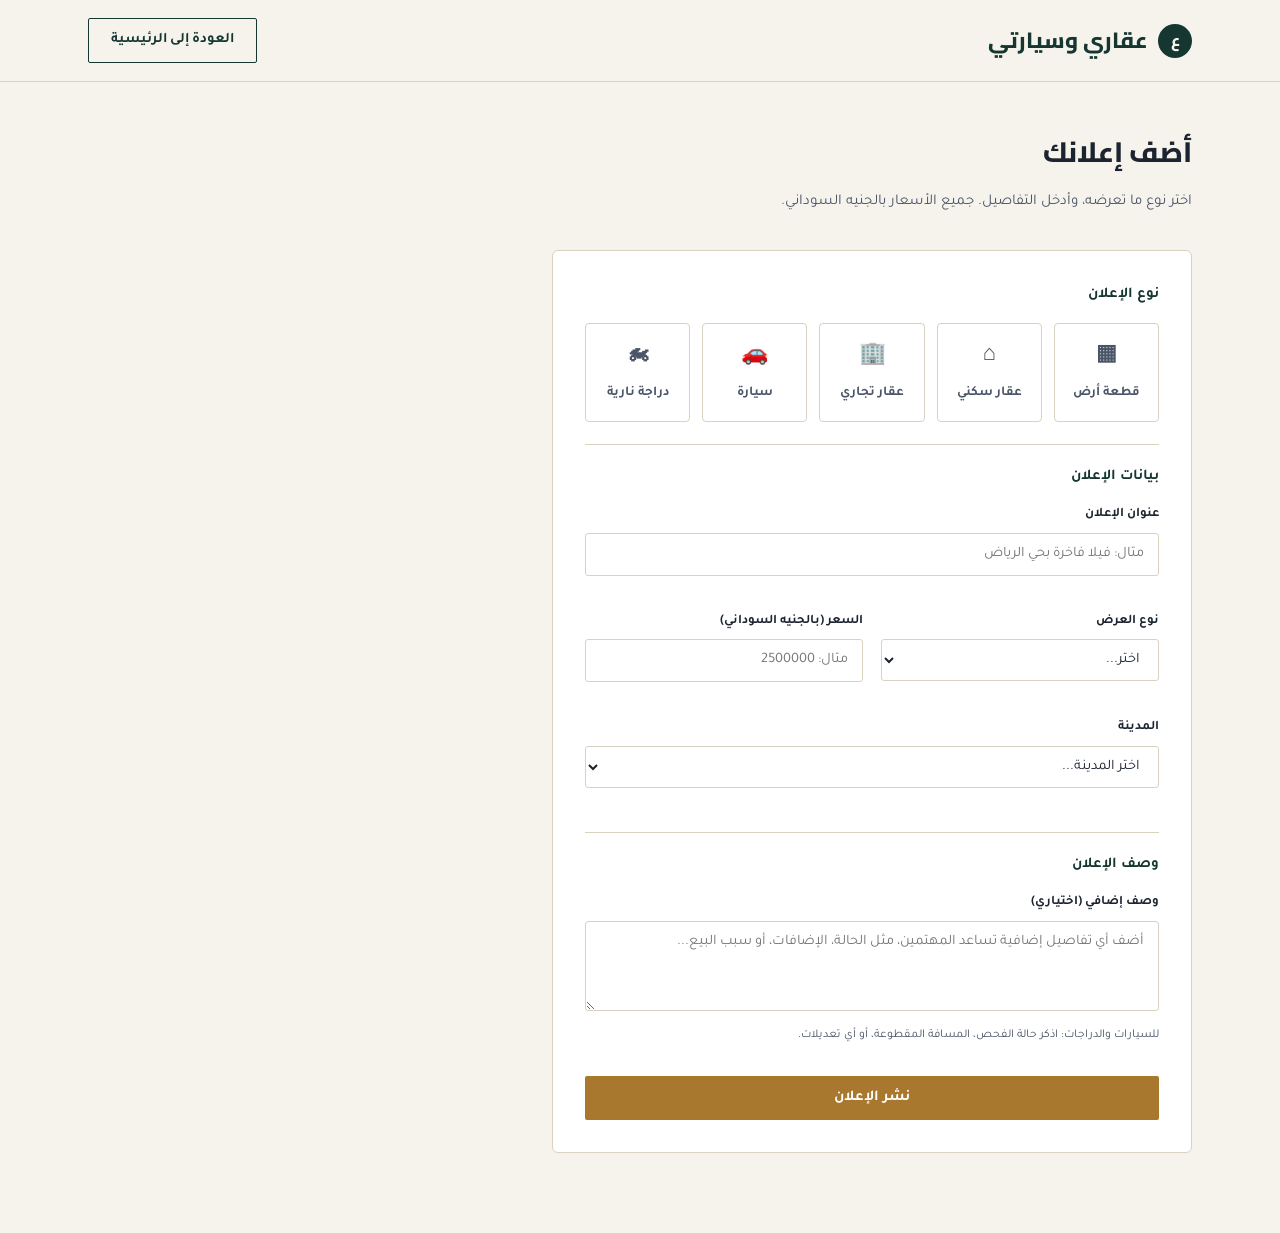
==== version 0.1/add-listing.html @ 5a868a1a "Add files via upload" ====
<!DOCTYPE html>
<html lang="ar" dir="rtl">
<head>
<meta charset="UTF-8">
<meta name="viewport" content="width=device-width, initial-scale=1.0">
<title>أضف إعلانك | عقاري وسيارتي</title>
<link rel="preconnect" href="https://fonts.googleapis.com">
<link rel="preconnect" href="https://fonts.gstatic.com" crossorigin>
<link href="https://fonts.googleapis.com/css2?family=Tajawal:wght@400;500;700;900&family=Cairo:wght@400;600;800&display=swap" rel="stylesheet">
<link rel="stylesheet" href="styles.css">
</head>
<body class="listing-page">

<header class="listing-header">
  <div class="wrap">
    <div class="brand"><span class="brand-mark">ع</span> عقاري وسيارتي</div>
    <a class="btn btn-ghost" href="index.html">العودة إلى الرئيسية</a>
  </div>
</header>

<main class="listing-main">
  <div class="wrap">
    <div class="listing-intro">
      <h1>أضف إعلانك</h1>
      <p>اختر نوع ما تعرضه، وأدخل التفاصيل. جميع الأسعار بالجنيه السوداني.</p>
    </div>

    <div class="listing-form-card">
      <div class="form-status" id="formStatus"></div>

      <form id="listingForm" novalidate>

        <div class="form-section-title">نوع الإعلان</div>
        <div class="category-picker" id="categoryPicker">
          <div class="category-option" data-category="land"><span class="cat-emoji">▦</span>قطعة أرض</div>
          <div class="category-option" data-category="residential"><span class="cat-emoji">⌂</span>عقار سكني</div>
          <div class="category-option" data-category="commercial"><span class="cat-emoji">🏢</span>عقار تجاري</div>
          <div class="category-option" data-category="car"><span class="cat-emoji">🚗</span>سيارة</div>
          <div class="category-option" data-category="motorcycle"><span class="cat-emoji">🏍</span>دراجة نارية</div>
        </div>
        <div class="form-field" id="categoryField" style="margin-top:-14px; margin-bottom:26px;">
          <span class="error-msg">الرجاء اختيار نوع الإعلان</span>
        </div>

        <div class="form-section-title">بيانات الإعلان</div>
        <div class="form-grid-2">
          <div class="form-field" id="titleField" style="grid-column:1 / -1;">
            <label for="title">عنوان الإعلان</label>
            <input type="text" id="title" placeholder="مثال: فيلا فاخرة بحي الرياض">
            <span class="error-msg">الرجاء إدخال عنوان للإعلان</span>
          </div>
          <div class="form-field" id="offerTypeField">
            <label for="offerType">نوع العرض</label>
            <select id="offerType">
              <option value="">اختر...</option>
              <option value="sale">للبيع</option>
              <option value="rent">للإيجار</option>
            </select>
            <span class="error-msg">الرجاء اختيار نوع العرض</span>
          </div>
          <div class="form-field" id="priceField">
            <label for="price">السعر (بالجنيه السوداني)</label>
            <input type="number" id="price" placeholder="مثال: 2500000" min="0">
            <span class="error-msg">الرجاء إدخال سعر صحيح</span>
          </div>
          <div class="form-field" id="cityField" style="grid-column:1 / -1;">
            <label for="city">المدينة</label>
            <select id="city">
              <option value="">اختر المدينة...</option>
              <option>الخرطوم</option>
              <option>أم درمان</option>
              <option>بحري</option>
              <option>مدني</option>
              <option>بورتسودان</option>
              <option>كسلا</option>
            </select>
            <span class="error-msg">الرجاء اختيار المدينة</span>
          </div>
        </div>

        <!-- Land -->
        <div class="field-group" id="group-land">
          <div class="form-section-title">تفاصيل الأرض</div>
          <div class="form-grid-2">
            <div class="form-field" id="landAreaField">
              <label for="landArea">المساحة (م²)</label>
              <input type="number" id="landArea" min="0" placeholder="مثال: 500">
              <span class="error-msg">الرجاء إدخال المساحة</span>
            </div>
            <div class="form-field" id="landTypeField">
              <label for="landType">نوع الأرض</label>
              <select id="landType">
                <option value="">اختر...</option>
                <option>سكنية</option>
                <option>تجارية</option>
                <option>زراعية</option>
              </select>
              <span class="error-msg">الرجاء اختيار نوع الأرض</span>
            </div>
          </div>
        </div>

        <!-- Residential -->
        <div class="field-group" id="group-residential">
          <div class="form-section-title">تفاصيل العقار السكني</div>
          <div class="form-grid-2">
            <div class="form-field" id="resAreaField">
              <label for="resArea">المساحة (م²)</label>
              <input type="number" id="resArea" min="0" placeholder="مثال: 300">
              <span class="error-msg">الرجاء إدخال المساحة</span>
            </div>
            <div class="form-field" id="resRoomsField">
              <label for="resRooms">عدد الغرف</label>
              <input type="number" id="resRooms" min="0" placeholder="مثال: 4">
              <span class="error-msg">الرجاء إدخال عدد الغرف</span>
            </div>
            <div class="form-field" id="resBathsField">
              <label for="resBaths">عدد الحمامات</label>
              <input type="number" id="resBaths" min="0" placeholder="مثال: 2">
              <span class="error-msg">الرجاء إدخال عدد الحمامات</span>
            </div>
          </div>
        </div>

        <!-- Commercial -->
        <div class="field-group" id="group-commercial">
          <div class="form-section-title">تفاصيل العقار التجاري</div>
          <div class="form-grid-2">
            <div class="form-field" id="comAreaField">
              <label for="comArea">المساحة (م²)</label>
              <input type="number" id="comArea" min="0" placeholder="مثال: 150">
              <span class="error-msg">الرجاء إدخال المساحة</span>
            </div>
            <div class="form-field" id="comTypeField">
              <label for="comType">نوع الاستخدام</label>
              <select id="comType">
                <option value="">اختر...</option>
                <option>محل تجاري</option>
                <option>مكتب</option>
                <option>مستودع</option>
                <option>مجمع تجاري</option>
              </select>
              <span class="error-msg">الرجاء اختيار نوع الاستخدام</span>
            </div>
          </div>
        </div>

        <!-- Car -->
        <div class="field-group" id="group-car">
          <div class="form-section-title">تفاصيل السيارة</div>
          <div class="form-grid-2">
            <div class="form-field" id="carBrandField">
              <label for="carBrand">شركة التصنيع</label>
              <select id="carBrand"><option value="">اختر الشركة...</option></select>
              <span class="error-msg">الرجاء اختيار شركة التصنيع</span>
            </div>
            <div class="form-field" id="carModelField">
              <label for="carModel">الموديل</label>
              <select id="carModel"><option value="">اختر الشركة أولاً</option></select>
              <span class="error-msg">الرجاء اختيار الموديل</span>
            </div>
            <div class="form-field" id="carYearField" style="grid-column:1 / -1;">
              <label for="carYear">سنة الصنع</label>
              <select id="carYear"><option value="">اختر السنة...</option></select>
              <span class="error-msg">الرجاء اختيار سنة الصنع</span>
            </div>
          </div>
        </div>

        <!-- Motorcycle -->
        <div class="field-group" id="group-motorcycle">
          <div class="form-section-title">تفاصيل الدراجة النارية</div>
          <div class="form-grid-2">
            <div class="form-field" id="motoBrandField">
              <label for="motoBrand">شركة التصنيع</label>
              <select id="motoBrand"><option value="">اختر الشركة...</option></select>
              <span class="error-msg">الرجاء اختيار شركة التصنيع</span>
            </div>
            <div class="form-field" id="motoModelField">
              <label for="motoModel">الموديل</label>
              <select id="motoModel"><option value="">اختر الشركة أولاً</option></select>
              <span class="error-msg">الرجاء اختيار الموديل</span>
            </div>
            <div class="form-field" id="motoYearField" style="grid-column:1 / -1;">
              <label for="motoYear">سنة الصنع</label>
              <select id="motoYear"><option value="">اختر السنة...</option></select>
              <span class="error-msg">الرجاء اختيار سنة الصنع</span>
            </div>
          </div>
        </div>

        <div class="form-section-title">وصف الإعلان</div>
        <div class="form-field" id="descField">
          <label for="description">وصف إضافي (اختياري)</label>
          <textarea id="description" placeholder="أضف أي تفاصيل إضافية تساعد المهتمين، مثل الحالة، الإضافات، أو سبب البيع..."></textarea>
          <span class="hint">للسيارات والدراجات: اذكر حالة الفحص، المسافة المقطوعة، أو أي تعديلات.</span>
        </div>

        <button type="submit" class="submit-btn" id="submitBtn" style="margin-top:10px;">نشر الإعلان</button>
      </form>
    </div>
  </div>
</main>

<script src="script.js"></script>

</body>
</html>
---- version 0.1/styles.css ----
:root{
    --ink:#1c2430;
    --ink-soft:#4a5568;
    --sand:#f6f3ec;
    --sand-deep:#eae4d6;
    --brass:#a9782f;
    --brass-deep:#8a5f22;
    --teal:#1f4d47;
    --teal-deep:#163731;
    --white:#ffffff;
    --line:#d9d2c0;
    --radius-card: 4px;
  }
  *{box-sizing:border-box;}
  html{scroll-behavior:smooth;}
  body{
    margin:0;
    font-family:'Tajawal', 'Cairo', sans-serif;
    background:var(--sand);
    color:var(--ink);
    line-height:1.6;
  }
  img{max-width:100%;display:block;}
  a{color:inherit;text-decoration:none;}
  ul{margin:0;padding:0;list-style:none;}
  h1,h2,h3{font-family:'Cairo', 'Tajawal', sans-serif; margin:0;}
  .wrap{max-width:1160px;margin:0 auto;padding:0 28px;}

  /* ===== Header ===== */
  header{
    position:sticky; top:0; z-index:50;
    background:var(--sand);
    border-bottom:1px solid var(--line);
  }
  .nav-row{
    display:flex; align-items:center; justify-content:space-between;
    padding:18px 0;
  }
  .brand{
    display:flex; align-items:center; gap:10px;
    font-family:'Cairo',sans-serif; font-weight:800; font-size:22px;
    color:var(--teal-deep);
  }
  .brand-mark{
    width:34px;height:34px;border-radius:50%;
    background:var(--teal-deep);
    display:flex;align-items:center;justify-content:center;
    color:var(--sand); font-size:16px; font-weight:800;
  }
  nav.links{display:flex; gap:34px;}
  nav.links a{
    font-size:15px; font-weight:500; color:var(--ink-soft);
    padding-bottom:4px; border-bottom:2px solid transparent;
    transition:border-color .2s, color .2s;
  }
  nav.links a:hover, nav.links a:focus-visible{color:var(--ink); border-color:var(--brass);}
  .auth-actions{display:flex; align-items:center; gap:14px;}
  .btn{
    display:inline-block; padding:10px 22px; font-size:14.5px; font-weight:700;
    border-radius:2px; cursor:pointer; border:1.5px solid transparent;
    font-family:inherit;
  }
  .btn-ghost{
    background:transparent; color:var(--teal-deep); border-color:var(--teal-deep);
  }
  .btn-ghost:hover{background:var(--teal-deep); color:var(--sand);}
  .btn-solid{
    background:var(--brass); color:var(--white);
  }
  .btn-solid:hover{background:var(--brass-deep);}

  /* ===== Hero ===== */
  .hero{
    background:var(--teal-deep);
    color:var(--sand);
    padding:78px 0 96px;
    position:relative;
    overflow:hidden;
  }
  .hero::after{
    content:"";
    position:absolute; inset:0;
    background:
      linear-gradient(180deg, rgba(22,55,49,0) 40%, var(--teal-deep) 100%),
      repeating-linear-gradient(115deg, rgba(169,120,47,.10) 0 2px, transparent 2px 64px);
    pointer-events:none;
  }
  .hero-inner{position:relative; z-index:1;}
  .hero-eyebrow{
    color:var(--brass); font-weight:700; font-size:14.5px; margin-bottom:18px;
  }
  .hero h1{
    font-size:44px; font-weight:800; max-width:760px; line-height:1.35;
    margin-bottom:20px;
  }
  .hero p{
    max-width:560px; color:#cfd9d6; font-size:17px; margin-bottom:36px;
  }

  .search-panel{
    background:var(--sand);
    border-radius:6px;
    padding:22px;
    display:grid;
    grid-template-columns:1fr 1fr 1fr auto;
    gap:14px;
    box-shadow:0 20px 45px rgba(0,0,0,.25);
  }
  .search-tabs{
    display:flex; gap:6px; margin-bottom:16px; grid-column:1 / -1;
  }
  .search-tab{
    padding:9px 20px; border-radius:20px; font-size:14px; font-weight:700;
    background:var(--sand-deep); color:var(--ink-soft); cursor:pointer;
    border:1px solid transparent;
  }
  .search-tab.active{background:var(--teal-deep); color:var(--sand);}
  .field{display:flex; flex-direction:column; gap:6px; text-align:right;}
  .field label{font-size:12.5px; color:var(--ink-soft); font-weight:600;}
  .field select, .field input{
    padding:11px 12px; border:1px solid var(--line); border-radius:3px;
    font-family:inherit; font-size:14.5px; background:var(--white); color:var(--ink);
  }
  .search-panel .btn-solid{
    align-self:end; padding:12px 30px; white-space:nowrap;
  }

  /* ===== Section shell ===== */
  section{padding:64px 0;}
  .section-head{
    display:flex; align-items:flex-end; justify-content:space-between;
    margin-bottom:34px; gap:20px; flex-wrap:wrap;
  }
  .section-head h2{font-size:28px; font-weight:800;}
  .section-head p{color:var(--ink-soft); font-size:15px; margin-top:6px;}
  .see-all{font-size:14.5px; font-weight:700; color:var(--brass-deep); border-bottom:1.5px solid var(--brass-deep); padding-bottom:2px;}

  /* ===== Category strip ===== */
  .category-strip{
    display:grid; grid-template-columns:repeat(5,1fr); gap:16px;
  }
  .cat-card{
    background:var(--white); border:1px solid var(--line); border-radius:var(--radius-card);
    padding:22px; display:flex; align-items:center; gap:14px;
  }
  .cat-icon{
    width:46px;height:46px;border-radius:50%;
    background:var(--sand-deep); display:flex; align-items:center; justify-content:center;
    font-size:20px; color:var(--teal-deep); flex-shrink:0;
  }
  .cat-card h3{font-size:16px; font-weight:700; margin-bottom:3px;}
  .cat-card span{font-size:13px; color:var(--ink-soft);}

  /* ===== Listing grid ===== */
  .grid{
    display:grid; grid-template-columns:repeat(3,1fr); gap:24px;
  }
  .card{
    background:var(--white); border:1px solid var(--line); border-radius:var(--radius-card);
    overflow:hidden;
  }
  .card-media{
    height:190px; background-size:cover; background-position:center;
    position:relative;
  }
  .badge{
    position:absolute; top:12px; right:12px;
    background:var(--teal-deep); color:var(--sand);
    font-size:12px; font-weight:700; padding:5px 12px; border-radius:20px;
  }
  .badge.sale{background:var(--brass);}
  .card-body{padding:18px;}
  .card-price{font-size:19px; font-weight:800; color:var(--teal-deep); margin-bottom:6px;}
  .card-title{font-size:15.5px; font-weight:700; margin-bottom:6px;}
  .card-loc{font-size:13.5px; color:var(--ink-soft); margin-bottom:14px;}
  .card-specs{
    display:flex; gap:14px; padding-top:14px; border-top:1px solid var(--line);
    font-size:13px; color:var(--ink-soft);
  }
  .card-specs b{color:var(--ink); font-weight:700;}

  /* real estate media placeholders */
  .m1{background-image:linear-gradient(135deg,#2c4a45,#1c2430);}
  .m2{background-image:linear-gradient(135deg,#8a5f22,#a9782f);}
  .m3{background-image:linear-gradient(135deg,#3a5a54,#a9782f);}
  .m4{background-image:linear-gradient(135deg,#1c2430,#4a5568);}
  .m5{background-image:linear-gradient(135deg,#163731,#8a5f22);}
  .m6{background-image:linear-gradient(135deg,#4a5568,#1c2430);}

  /* ===== Split promo ===== */
  .promo{
    background:var(--sand-deep);
  }
  .promo-inner{
    display:grid; grid-template-columns:1fr 1fr; gap:50px; align-items:center;
  }
  .promo-media{
    height:300px; border-radius:6px;
    background-image:linear-gradient(135deg,#a9782f,#163731);
  }
  .promo-text h2{font-size:28px; margin-bottom:16px;}
  .promo-text p{color:var(--ink-soft); margin-bottom:26px; max-width:440px;}
  .promo-list{display:flex; flex-direction:column; gap:12px; margin-bottom:28px;}
  .promo-list li{display:flex; gap:10px; align-items:flex-start; font-size:14.5px;}
  .promo-list li::before{content:"—"; color:var(--brass); font-weight:800;}

  /* ===== Footer ===== */
  footer{background:var(--teal-deep); color:#c8d3d0; padding:52px 0 26px;}
  .foot-grid{
    display:grid; grid-template-columns:2fr 1fr 1fr 1fr; gap:40px; margin-bottom:40px;
  }
  .foot-brand{font-family:'Cairo',sans-serif; font-weight:800; font-size:20px; color:var(--sand); margin-bottom:12px;}
  .foot-grid h4{color:var(--sand); font-size:14.5px; margin-bottom:16px;}
  .foot-grid ul li{margin-bottom:10px; font-size:14px; color:#a9b8b4;}
  .foot-bottom{
    border-top:1px solid rgba(255,255,255,.12); padding-top:20px;
    font-size:13px; color:#8fa19d; text-align:center;
  }

  /* ===== Modal (login) ===== */
  .modal-overlay{
    position:fixed; inset:0; background:rgba(28,36,48,.55);
    display:none; align-items:center; justify-content:center; z-index:100;
  }
  .modal-overlay.open{display:flex;}
  .modal{
    background:var(--white); border-radius:6px; padding:36px; width:380px; max-width:90vw;
    position:relative;
  }
  .modal h3{font-size:21px; font-weight:800; margin-bottom:6px;}
  .modal p.sub{color:var(--ink-soft); font-size:14px; margin-bottom:24px;}
  .modal .form-field{margin-bottom:16px;}
  .modal .btn-solid, .modal .submit-btn{width:100%; padding:12px; margin-top:6px;}
  .modal-close{
    position:absolute; top:16px; left:16px; background:none; border:none;
    font-size:20px; color:var(--ink-soft); cursor:pointer;
  }
  .modal-step{display:none;}
  .modal-step.active{display:block;}
  .otp-display{
    background:var(--sand-deep); border:1px dashed var(--brass);
    border-radius:4px; padding:14px; text-align:center;
    font-size:24px; font-weight:800; letter-spacing:6px; color:var(--teal-deep);
    margin-bottom:14px;
  }
  .otp-note{font-size:12.5px; color:var(--ink-soft); margin-bottom:20px; text-align:center; line-height:1.6;}

  @media (max-width:880px){
    nav.links{display:none;}
    .hero h1{font-size:32px;}
    .search-panel{grid-template-columns:1fr 1fr;}
    .category-strip{grid-template-columns:repeat(2,1fr);}
    .grid{grid-template-columns:1fr;}
    .promo-inner{grid-template-columns:1fr;}
    .foot-grid{grid-template-columns:1fr 1fr;}
  }

/* ===== Auth pages (login / signup) ===== */
.auth-page{
  min-height:100vh;
  display:grid;
  grid-template-columns:1fr 1fr;
}
.auth-visual{
  background:var(--teal-deep);
  background-image:
    linear-gradient(180deg, rgba(22,55,49,.4), rgba(22,55,49,.9)),
    repeating-linear-gradient(115deg, rgba(169,120,47,.12) 0 2px, transparent 2px 64px);
  color:var(--sand);
  display:flex;
  flex-direction:column;
  justify-content:space-between;
  padding:44px;
}
.auth-visual .brand{color:var(--sand); font-size:22px; font-weight:800; font-family:'Cairo',sans-serif; display:flex; align-items:center; gap:10px;}
.auth-visual .brand-mark{
  width:34px;height:34px;border-radius:50%;
  background:var(--brass); color:var(--teal-deep);
  display:flex;align-items:center;justify-content:center;
  font-size:16px; font-weight:800;
}
.auth-visual .quote{max-width:400px;}
.auth-visual .quote h2{font-size:26px; line-height:1.5; margin-bottom:14px;}
.auth-visual .quote p{color:#cfd9d6; font-size:14.5px;}
.auth-visual .foot-note{font-size:13px; color:#8fa19d;}

.auth-form-side{
  display:flex; align-items:center; justify-content:center;
  padding:44px; overflow-y:auto;
}
.auth-box{width:100%; max-width:380px;}
.auth-box .back-link{
  font-size:13.5px; color:var(--ink-soft); margin-bottom:28px; display:inline-block;
}
.auth-box h1{font-size:26px; font-weight:800; margin-bottom:8px;}
.auth-box p.sub{color:var(--ink-soft); font-size:14.5px; margin-bottom:32px;}

.form-field{margin-bottom:18px; text-align:right;}
.form-field label{
  display:block; font-size:13px; font-weight:700; color:var(--ink); margin-bottom:7px;
}
.form-field input,
.form-field select,
.form-field textarea{
  width:100%; padding:12px 14px; border:1px solid var(--line); border-radius:3px;
  font-family:inherit; font-size:14.5px; background:var(--white); color:var(--ink);
  transition:border-color .15s;
}
.form-field textarea{resize:vertical; min-height:90px;}
.form-field input:focus,
.form-field select:focus,
.form-field textarea:focus{outline:none; border-color:var(--brass);}
.form-field .error-msg{
  display:none; color:#b3423a; font-size:12.5px; margin-top:6px;
}
.form-field.invalid input,
.form-field.invalid select,
.form-field.invalid textarea{border-color:#b3423a;}
.form-field.invalid .error-msg{display:block;}
.form-field .hint{font-size:12px; color:var(--ink-soft); margin-top:6px;}

.field-row{
  display:flex; align-items:center; justify-content:space-between;
  margin-bottom:24px; font-size:13.5px;
}
.remember{display:flex; align-items:center; gap:7px; color:var(--ink-soft);}
.remember input{width:15px; height:15px;}
.forgot-link{color:var(--brass-deep); font-weight:700;}
.forgot-link:hover{text-decoration:underline;}

.terms-row{
  display:flex; align-items:flex-start; gap:8px; margin-bottom:22px; font-size:13px; color:var(--ink-soft);
}
.terms-row input{width:15px; height:15px; margin-top:2px; flex-shrink:0;}
.terms-row a{color:var(--brass-deep); font-weight:700;}

.submit-btn{
  width:100%; padding:13px; background:var(--brass); color:var(--white);
  border:none; border-radius:2px; font-family:inherit; font-size:15px; font-weight:700;
  cursor:pointer; transition:background .15s;
}
.submit-btn:hover{background:var(--brass-deep);}
.submit-btn:disabled{background:var(--line); cursor:not-allowed;}

.divider{
  display:flex; align-items:center; gap:12px; margin:26px 0; color:var(--ink-soft); font-size:13px;
}
.divider::before, .divider::after{content:""; flex:1; height:1px; background:var(--line);}

.signup-note{text-align:center; font-size:14px; color:var(--ink-soft);}
.signup-note a{color:var(--brass-deep); font-weight:700;}

.form-status{
  display:none; padding:11px 14px; border-radius:3px; font-size:13.5px; margin-bottom:18px;
}
.form-status.show{display:block;}
.form-status.success{background:#e4efe9; color:var(--teal-deep);}
.form-status.error{background:#f6e4e2; color:#b3423a;}

@media (max-width:800px){
  .auth-page{grid-template-columns:1fr;}
  .auth-visual{display:none;}
}

/* ===== Add-listing page ===== */
.listing-page{background:var(--sand); min-height:100vh;}
.listing-header{
  background:var(--sand); border-bottom:1px solid var(--line); padding:18px 0;
}
.listing-header .wrap{display:flex; align-items:center; justify-content:space-between;}
.listing-main{padding:48px 0 80px;}
.listing-intro{max-width:600px; margin-bottom:36px;}
.listing-intro h1{font-size:28px; font-weight:800; margin-bottom:10px;}
.listing-intro p{color:var(--ink-soft); font-size:15px;}

.category-picker{
  display:grid; grid-template-columns:repeat(5,1fr); gap:12px; margin-bottom:36px;
}
.category-option{
  background:var(--white); border:1.5px solid var(--line); border-radius:4px;
  padding:16px 10px; text-align:center; cursor:pointer; font-size:13.5px; font-weight:700;
  color:var(--ink-soft); transition:border-color .15s, color .15s;
}
.category-option .cat-emoji{font-size:22px; display:block; margin-bottom:8px;}
.category-option.active{border-color:var(--brass); color:var(--teal-deep); background:var(--sand-deep);}

.listing-form-card{
  background:var(--white); border:1px solid var(--line); border-radius:6px; padding:32px; max-width:640px;
}
.form-grid-2{display:grid; grid-template-columns:1fr 1fr; gap:18px;}
.field-group{display:none;}
.field-group.active{display:block;}
.form-section-title{font-size:15px; font-weight:700; color:var(--teal-deep); margin:26px 0 16px; padding-top:20px; border-top:1px solid var(--line);}
.form-section-title:first-of-type{margin-top:0; padding-top:0; border-top:none;}

@media (max-width:800px){
  .category-picker{grid-template-columns:repeat(3,1fr);}
  .form-grid-2{grid-template-columns:1fr;}
}
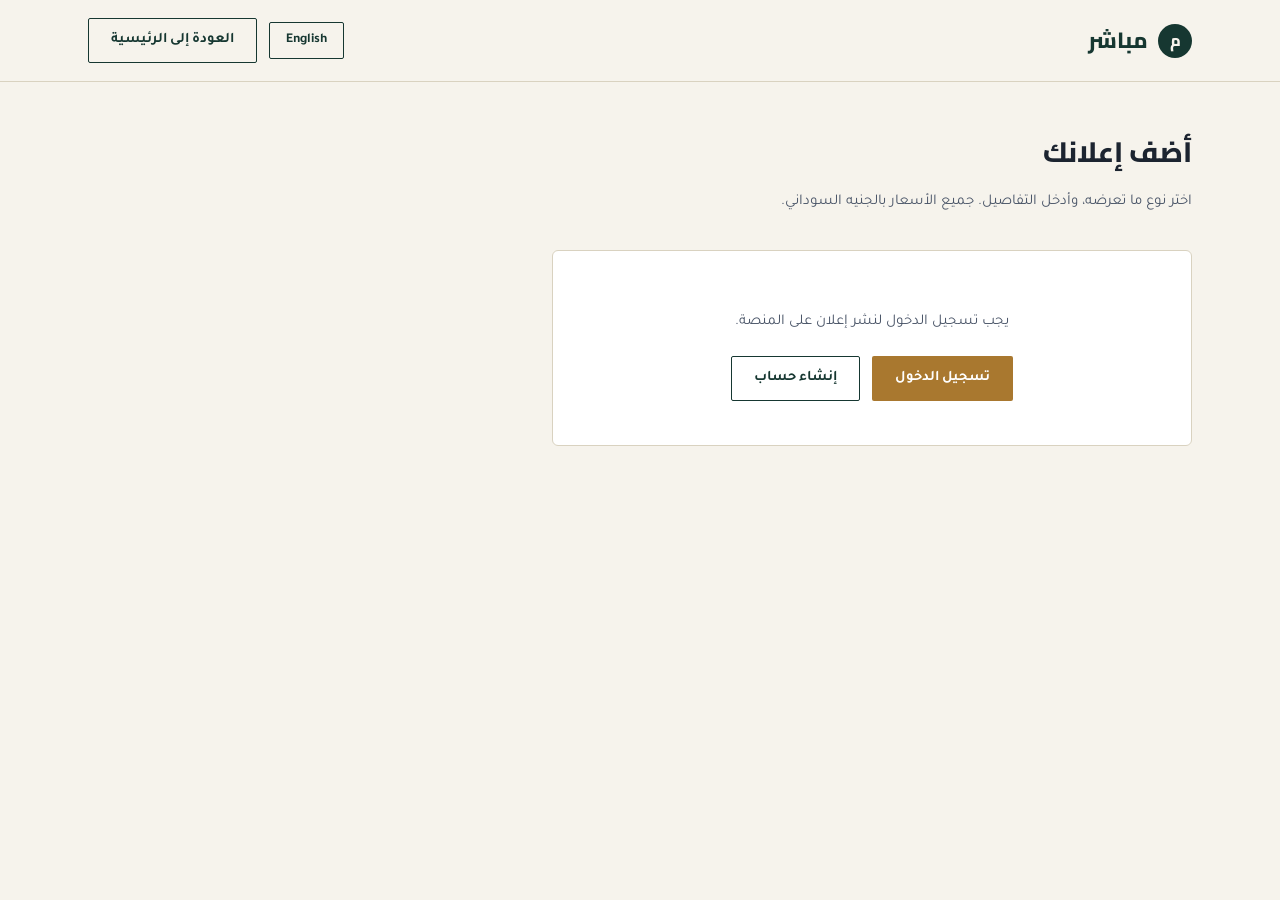
==== commit 14a80dac: "Add files via upload" ====
--- a/version 0.1/add-listing.html
+++ b/version 0.1/add-listing.html
@@ -3,7 +3,7 @@
 <head>
 <meta charset="UTF-8">
 <meta name="viewport" content="width=device-width, initial-scale=1.0">
-<title>أضف إعلانك | عقاري وسيارتي</title>
+<title data-i18n-title="meta.listing.title">أضف إعلانك | مباشر</title>
 <link rel="preconnect" href="https://fonts.googleapis.com">
 <link rel="preconnect" href="https://fonts.gstatic.com" crossorigin>
 <link href="https://fonts.googleapis.com/css2?family=Tajawal:wght@400;500;700;900&family=Cairo:wght@400;600;800&display=swap" rel="stylesheet">
@@ -13,190 +13,261 @@
 
 <header class="listing-header">
   <div class="wrap">
-    <div class="brand"><span class="brand-mark">ع</span> عقاري وسيارتي</div>
-    <a class="btn btn-ghost" href="index.html">العودة إلى الرئيسية</a>
+    <div class="brand"><span class="brand-mark">م</span> <span data-i18n="brand.name">مباشر</span></div>
+    <div style="display:flex; align-items:center; gap:12px;">
+      <button type="button" class="btn btn-ghost lang-toggle" id="langToggle">English</button>
+      <a class="btn btn-ghost" href="index.html" data-i18n="auth.backHomeShort">العودة إلى الرئيسية</a>
+    </div>
   </div>
 </header>
 
 <main class="listing-main">
   <div class="wrap">
     <div class="listing-intro">
-      <h1>أضف إعلانك</h1>
-      <p>اختر نوع ما تعرضه، وأدخل التفاصيل. جميع الأسعار بالجنيه السوداني.</p>
-    </div>
-
-    <div class="listing-form-card">
+      <h1 data-i18n="listingPage.heading">أضف إعلانك</h1>
+      <p data-i18n="listingPage.sub">اختر نوع ما تعرضه، وأدخل التفاصيل. جميع الأسعار بالجنيه السوداني.</p>
+    </div>
+
+    <!-- يظهر فقط للزائر غير المسجّل دخوله -->
+    <div class="listing-form-card auth-required-notice" id="authRequiredNotice" style="display:none;">
+      <p data-i18n="listingPage.authRequired">يجب تسجيل الدخول لنشر إعلان على المنصة.</p>
+      <div class="auth-required-actions">
+        <a class="btn btn-solid" href="login.html" data-i18n="auth.login">تسجيل الدخول</a>
+        <a class="btn btn-ghost" href="signup.html" data-i18n="auth.signup">إنشاء حساب</a>
+      </div>
+    </div>
+
+    <div class="listing-form-card" id="listingFormCard">
       <div class="form-status" id="formStatus"></div>
 
       <form id="listingForm" novalidate>
 
-        <div class="form-section-title">نوع الإعلان</div>
+        <div class="form-section-title" data-i18n="listingPage.categoryTitle">نوع الإعلان</div>
         <div class="category-picker" id="categoryPicker">
-          <div class="category-option" data-category="land"><span class="cat-emoji">▦</span>قطعة أرض</div>
-          <div class="category-option" data-category="residential"><span class="cat-emoji">⌂</span>عقار سكني</div>
-          <div class="category-option" data-category="commercial"><span class="cat-emoji">🏢</span>عقار تجاري</div>
-          <div class="category-option" data-category="car"><span class="cat-emoji">🚗</span>سيارة</div>
-          <div class="category-option" data-category="motorcycle"><span class="cat-emoji">🏍</span>دراجة نارية</div>
+          <div class="category-option" data-category="land"><span class="cat-emoji">▦</span><span data-i18n="listingPage.cat.land">قطعة أرض</span></div>
+          <div class="category-option" data-category="residential"><span class="cat-emoji">⌂</span><span data-i18n="listingPage.cat.residential">عقار سكني</span></div>
+          <div class="category-option" data-category="commercial"><span class="cat-emoji">🏢</span><span data-i18n="listingPage.cat.commercial">عقار تجاري</span></div>
+          <div class="category-option" data-category="car"><span class="cat-emoji">🚗</span><span data-i18n="listingPage.cat.car">سيارة</span></div>
+          <div class="category-option" data-category="motorcycle"><span class="cat-emoji">🏍</span><span data-i18n="listingPage.cat.motorcycle">دراجة نارية</span></div>
         </div>
         <div class="form-field" id="categoryField" style="margin-top:-14px; margin-bottom:26px;">
-          <span class="error-msg">الرجاء اختيار نوع الإعلان</span>
+          <span class="error-msg" data-i18n="listingPage.categoryError">الرجاء اختيار نوع الإعلان</span>
         </div>
 
-        <div class="form-section-title">بيانات الإعلان</div>
-        <div class="form-grid-2">
-          <div class="form-field" id="titleField" style="grid-column:1 / -1;">
-            <label for="title">عنوان الإعلان</label>
-            <input type="text" id="title" placeholder="مثال: فيلا فاخرة بحي الرياض">
-            <span class="error-msg">الرجاء إدخال عنوان للإعلان</span>
-          </div>
-          <div class="form-field" id="offerTypeField">
-            <label for="offerType">نوع العرض</label>
-            <select id="offerType">
-              <option value="">اختر...</option>
-              <option value="sale">للبيع</option>
-              <option value="rent">للإيجار</option>
-            </select>
-            <span class="error-msg">الرجاء اختيار نوع العرض</span>
-          </div>
-          <div class="form-field" id="priceField">
-            <label for="price">السعر (بالجنيه السوداني)</label>
-            <input type="number" id="price" placeholder="مثال: 2500000" min="0">
-            <span class="error-msg">الرجاء إدخال سعر صحيح</span>
-          </div>
-          <div class="form-field" id="cityField" style="grid-column:1 / -1;">
-            <label for="city">المدينة</label>
-            <select id="city">
-              <option value="">اختر المدينة...</option>
-              <option>الخرطوم</option>
-              <option>أم درمان</option>
-              <option>بحري</option>
-              <option>مدني</option>
-              <option>بورتسودان</option>
-              <option>كسلا</option>
-            </select>
-            <span class="error-msg">الرجاء اختيار المدينة</span>
-          </div>
+        <!-- كل الحقول التالية تظهر فقط بعد اختيار نوع الإعلان -->
+        <div class="listing-details" id="detailsWrapper">
+
+          <div class="form-section-title" data-i18n="listingPage.detailsTitle">بيانات الإعلان</div>
+          <div class="form-grid-2">
+            <div class="form-field" id="offerTypeField">
+              <label for="offerType" data-i18n="search.offerType.label">نوع العرض</label>
+              <select id="offerType">
+                <option value="" data-i18n="field.choose">اختر...</option>
+                <option value="sale" data-i18n="offer.sale">للبيع</option>
+                <option value="rent" data-i18n="offer.rent">للإيجار</option>
+              </select>
+              <span class="error-msg" data-i18n="listingPage.offerTypeError">الرجاء اختيار نوع العرض</span>
+            </div>
+            <div class="form-field" id="priceField">
+              <label for="price" data-i18n="listingPage.priceLabel">السعر (بالجنيه السوداني)</label>
+              <input type="number" id="price" placeholder="2500000" min="0">
+              <span class="error-msg" data-i18n="listingPage.priceError">الرجاء إدخال سعر صحيح</span>
+            </div>
+            <div class="form-field" id="cityField" style="grid-column:1 / -1;">
+              <label for="city" data-i18n="search.city.label">المدينة</label>
+              <select id="city">
+                <option value="" data-i18n="listingPage.cityChoose">اختر المدينة...</option>
+                <option value="khartoum" data-i18n="city.khartoum">الخرطوم</option>
+                <option value="omdurman" data-i18n="city.omdurman">أم درمان</option>
+                <option value="bahri" data-i18n="city.bahri">بحري</option>
+                <option value="madani" data-i18n="city.madani">مدني</option>
+                <option value="portsudan" data-i18n="city.portsudan">بورتسودان</option>
+                <option value="kassala" data-i18n="city.kassala">كسلا</option>
+              </select>
+              <span class="error-msg" data-i18n="listingPage.cityError">الرجاء اختيار المدينة</span>
+            </div>
+          </div>
+
+          <!-- Land -->
+          <div class="field-group" id="group-land">
+            <div class="form-section-title" data-i18n="listingPage.landDetails">تفاصيل الأرض</div>
+            <div class="form-grid-2">
+              <div class="form-field" id="landAreaField">
+                <label for="landArea" data-i18n="listingPage.areaLabel">المساحة (م²)</label>
+                <input type="number" id="landArea" min="0" placeholder="500">
+                <span class="error-msg" data-i18n="listingPage.areaError">الرجاء إدخال المساحة</span>
+              </div>
+              <div class="form-field" id="landTypeField">
+                <label for="landType" data-i18n="listingPage.landTypeLabel">نوع الأرض</label>
+                <select id="landType">
+                  <option value="" data-i18n="field.choose">اختر...</option>
+                  <option value="residential" data-i18n="landType.residential">سكنية</option>
+                  <option value="commercial" data-i18n="landType.commercial">تجارية</option>
+                  <option value="agricultural" data-i18n="landType.agricultural">زراعية</option>
+                </select>
+                <span class="error-msg" data-i18n="listingPage.landTypeError">الرجاء اختيار نوع الأرض</span>
+              </div>
+              <div class="form-field" id="landAddressField" style="grid-column:1 / -1;">
+                <label for="landAddress" data-i18n="listingPage.addressLabel">العنوان</label>
+                <input type="text" id="landAddress" data-i18n-placeholder="listingPage.addressPlaceholder" placeholder="الحي، الشارع، أقرب علامة مميزة">
+                <span class="error-msg" data-i18n="listingPage.addressError">الرجاء إدخال العنوان</span>
+              </div>
+              <div class="form-field" id="landNumberField" style="grid-column:1 / -1;">
+                <label for="landNumber" data-i18n="listingPage.landNumberLabel">رقم قطعة الأرض</label>
+                <input type="text" id="landNumber" placeholder="مثال: 1234/56">
+                <span class="error-msg" id="landNumberErrorMsg" data-i18n="listingPage.landNumberError">الرجاء إدخال رقم قطعة الأرض</span>
+                <span class="hint" data-i18n="listingPage.internalOnlyHintProperty">لن يظهر هذا الرقم للعملاء، ويُستخدم داخليًا فقط لمنع تكرار نشر نفس العقار أو قطعة الأرض أكثر من مرة.</span>
+              </div>
+            </div>
+          </div>
+
+          <!-- Residential -->
+          <div class="field-group" id="group-residential">
+            <div class="form-section-title" data-i18n="listingPage.resDetails">تفاصيل العقار السكني</div>
+            <div class="form-grid-2">
+              <div class="form-field" id="resAreaField">
+                <label for="resArea" data-i18n="listingPage.areaLabel">المساحة (م²)</label>
+                <input type="number" id="resArea" min="0" placeholder="300">
+                <span class="error-msg" data-i18n="listingPage.areaError">الرجاء إدخال المساحة</span>
+              </div>
+              <div class="form-field" id="resRoomsField">
+                <label for="resRooms" data-i18n="listingPage.roomsLabel">عدد الغرف</label>
+                <input type="number" id="resRooms" min="0" placeholder="4">
+                <span class="error-msg" data-i18n="listingPage.roomsError">الرجاء إدخال عدد الغرف</span>
+              </div>
+              <div class="form-field" id="resBathsField">
+                <label for="resBaths" data-i18n="listingPage.bathsLabel">عدد الحمامات</label>
+                <input type="number" id="resBaths" min="0" placeholder="2">
+                <span class="error-msg" data-i18n="listingPage.bathsError">الرجاء إدخال عدد الحمامات</span>
+              </div>
+              <div class="form-field" id="resAddressField" style="grid-column:1 / -1;">
+                <label for="resAddress" data-i18n="listingPage.addressLabel">العنوان</label>
+                <input type="text" id="resAddress" data-i18n-placeholder="listingPage.addressPlaceholder" placeholder="الحي، الشارع، أقرب علامة مميزة">
+                <span class="error-msg" data-i18n="listingPage.addressError">الرجاء إدخال العنوان</span>
+              </div>
+              <div class="form-field" id="resNumberField" style="grid-column:1 / -1;">
+                <label for="resNumber" data-i18n="listingPage.propertyNumberLabel">رقم العقار</label>
+                <input type="text" id="resNumber" placeholder="مثال: 4521">
+                <span class="error-msg" id="resNumberErrorMsg" data-i18n="listingPage.propertyNumberError">الرجاء إدخال رقم العقار</span>
+                <span class="hint" data-i18n="listingPage.internalOnlyHintProperty">لن يظهر هذا الرقم للعملاء، ويُستخدم داخليًا فقط لمنع تكرار نشر نفس العقار أو قطعة الأرض أكثر من مرة.</span>
+              </div>
+            </div>
+          </div>
+
+          <!-- Commercial -->
+          <div class="field-group" id="group-commercial">
+            <div class="form-section-title" data-i18n="listingPage.comDetails">تفاصيل العقار التجاري</div>
+            <div class="form-grid-2">
+              <div class="form-field" id="comAreaField">
+                <label for="comArea" data-i18n="listingPage.areaLabel">المساحة (م²)</label>
+                <input type="number" id="comArea" min="0" placeholder="150">
+                <span class="error-msg" data-i18n="listingPage.areaError">الرجاء إدخال المساحة</span>
+              </div>
+              <div class="form-field" id="comTypeField">
+                <label for="comType" data-i18n="listingPage.comTypeLabel">نوع الاستخدام</label>
+                <select id="comType">
+                  <option value="" data-i18n="field.choose">اختر...</option>
+                  <option value="shop" data-i18n="comType.shop">محل تجاري</option>
+                  <option value="office" data-i18n="comType.office">مكتب</option>
+                  <option value="warehouse" data-i18n="comType.warehouse">مستودع</option>
+                  <option value="mall" data-i18n="comType.mall">مجمع تجاري</option>
+                </select>
+                <span class="error-msg" data-i18n="listingPage.comTypeError">الرجاء اختيار نوع الاستخدام</span>
+              </div>
+              <div class="form-field" id="comAddressField" style="grid-column:1 / -1;">
+                <label for="comAddress" data-i18n="listingPage.addressLabel">العنوان</label>
+                <input type="text" id="comAddress" data-i18n-placeholder="listingPage.addressPlaceholder" placeholder="الحي، الشارع، أقرب علامة مميزة">
+                <span class="error-msg" data-i18n="listingPage.addressError">الرجاء إدخال العنوان</span>
+              </div>
+              <div class="form-field" id="comNumberField" style="grid-column:1 / -1;">
+                <label for="comNumber" data-i18n="listingPage.propertyNumberLabel">رقم العقار</label>
+                <input type="text" id="comNumber" placeholder="مثال: 7788">
+                <span class="error-msg" id="comNumberErrorMsg" data-i18n="listingPage.propertyNumberError">الرجاء إدخال رقم العقار</span>
+                <span class="hint" data-i18n="listingPage.internalOnlyHintProperty">لن يظهر هذا الرقم للعملاء، ويُستخدم داخليًا فقط لمنع تكرار نشر نفس العقار أو قطعة الأرض أكثر من مرة.</span>
+              </div>
+            </div>
+          </div>
+
+          <!-- Car -->
+          <div class="field-group" id="group-car">
+            <div class="form-section-title" data-i18n="listingPage.carDetails">تفاصيل السيارة</div>
+            <div class="form-grid-2">
+              <div class="form-field" id="carBrandField">
+                <label for="carBrand" data-i18n="listingPage.brandLabel">شركة التصنيع</label>
+                <select id="carBrand"><option value="" data-i18n="listingPage.brandChoose">اختر الشركة...</option></select>
+                <span class="error-msg" data-i18n="listingPage.brandError">الرجاء اختيار شركة التصنيع</span>
+              </div>
+              <div class="form-field" id="carModelField">
+                <label for="carModel" data-i18n="listingPage.modelLabel">الموديل</label>
+                <select id="carModel"><option value="" data-i18n="listingPage.modelChooseBrandFirst">اختر الشركة أولاً</option></select>
+                <span class="error-msg" data-i18n="listingPage.modelError">الرجاء اختيار الموديل</span>
+              </div>
+              <div class="form-field" id="carYearField">
+                <label for="carYear" data-i18n="listingPage.yearLabel">سنة الصنع</label>
+                <select id="carYear"><option value="" data-i18n="listingPage.yearChoose">اختر السنة...</option></select>
+                <span class="error-msg" data-i18n="listingPage.yearError">الرجاء اختيار سنة الصنع</span>
+              </div>
+              <div class="form-field" id="carOdometerField">
+                <label for="carOdometer" data-i18n="listingPage.odometerLabel">عداد الكيلومترات (كم)</label>
+                <input type="number" id="carOdometer" min="0" placeholder="45000">
+                <span class="error-msg" data-i18n="listingPage.odometerError">الرجاء إدخال قراءة عداد الكيلومترات</span>
+              </div>
+              <div class="form-field" id="carRegistrationField" style="grid-column:1 / -1;">
+                <label for="carRegistration" data-i18n="listingPage.carRegistrationLabel">رقم استمارة السيارة</label>
+                <input type="text" id="carRegistration" placeholder="مثال: KRT-778241">
+                <span class="error-msg" id="carRegistrationErrorMsg" data-i18n="listingPage.carRegistrationError">الرجاء إدخال رقم استمارة السيارة</span>
+                <span class="hint" data-i18n="listingPage.internalOnlyHintCar">لن يظهر هذا الرقم للعملاء، ويُستخدم داخليًا فقط لمنع تكرار نشر نفس السيارة أكثر من مرة.</span>
+              </div>
+            </div>
+          </div>
+
+          <!-- Motorcycle -->
+          <div class="field-group" id="group-motorcycle">
+            <div class="form-section-title" data-i18n="listingPage.motoDetails">تفاصيل الدراجة النارية</div>
+            <div class="form-grid-2">
+              <div class="form-field" id="motoBrandField">
+                <label for="motoBrand" data-i18n="listingPage.brandLabel">شركة التصنيع</label>
+                <select id="motoBrand"><option value="" data-i18n="listingPage.brandChoose">اختر الشركة...</option></select>
+                <span class="error-msg" data-i18n="listingPage.brandError">الرجاء اختيار شركة التصنيع</span>
+              </div>
+              <div class="form-field" id="motoModelField">
+                <label for="motoModel" data-i18n="listingPage.modelLabel">الموديل</label>
+                <select id="motoModel"><option value="" data-i18n="listingPage.modelChooseBrandFirst">اختر الشركة أولاً</option></select>
+                <span class="error-msg" data-i18n="listingPage.modelError">الرجاء اختيار الموديل</span>
+              </div>
+              <div class="form-field" id="motoYearField">
+                <label for="motoYear" data-i18n="listingPage.yearLabel">سنة الصنع</label>
+                <select id="motoYear"><option value="" data-i18n="listingPage.yearChoose">اختر السنة...</option></select>
+                <span class="error-msg" data-i18n="listingPage.yearError">الرجاء اختيار سنة الصنع</span>
+              </div>
+              <div class="form-field" id="motoOdometerField">
+                <label for="motoOdometer" data-i18n="listingPage.odometerLabel">عداد الكيلومترات (كم)</label>
+                <input type="number" id="motoOdometer" min="0" placeholder="8000">
+                <span class="error-msg" data-i18n="listingPage.odometerError">الرجاء إدخال قراءة عداد الكيلومترات</span>
+              </div>
+            </div>
+          </div>
+
+          <div class="form-section-title" data-i18n="listingPage.photosTitle">الصور</div>
+          <div class="form-field" id="photosField">
+            <label for="photos" data-i18n="listingPage.photosLabelRequired">إرفاق صور</label>
+            <input type="file" id="photos" accept="image/*" multiple>
+            <span class="error-msg" data-i18n="listingPage.photosError">الرجاء إرفاق صورة واحدة على الأقل</span>
+            <span class="hint" data-i18n="listingPage.photosHintRequired">يجب إرفاق صورة واحدة على الأقل لنشر الإعلان.</span>
+          </div>
+
+          <div class="form-section-title" data-i18n="listingPage.descTitle">وصف الإعلان</div>
+          <div class="form-field" id="descField">
+            <label for="description" data-i18n="listingPage.descLabel">وصف إضافي (اختياري)</label>
+            <textarea id="description" data-i18n-placeholder="listingPage.descPlaceholder" placeholder="أضف أي تفاصيل إضافية تساعد المهتمين، مثل الحالة، الإضافات، أو سبب البيع..."></textarea>
+            <span class="hint" data-i18n="listingPage.descHint">للسيارات والدراجات: اذكر حالة الفحص، المسافة المقطوعة، أو أي تعديلات.</span>
+          </div>
+
+          <button type="submit" class="submit-btn" id="submitBtn" style="margin-top:10px;" data-i18n="listingPage.publishBtn">نشر الإعلان</button>
+
         </div>
-
-        <!-- Land -->
-        <div class="field-group" id="group-land">
-          <div class="form-section-title">تفاصيل الأرض</div>
-          <div class="form-grid-2">
-            <div class="form-field" id="landAreaField">
-              <label for="landArea">المساحة (م²)</label>
-              <input type="number" id="landArea" min="0" placeholder="مثال: 500">
-              <span class="error-msg">الرجاء إدخال المساحة</span>
-            </div>
-            <div class="form-field" id="landTypeField">
-              <label for="landType">نوع الأرض</label>
-              <select id="landType">
-                <option value="">اختر...</option>
-                <option>سكنية</option>
-                <option>تجارية</option>
-                <option>زراعية</option>
-              </select>
-              <span class="error-msg">الرجاء اختيار نوع الأرض</span>
-            </div>
-          </div>
-        </div>
-
-        <!-- Residential -->
-        <div class="field-group" id="group-residential">
-          <div class="form-section-title">تفاصيل العقار السكني</div>
-          <div class="form-grid-2">
-            <div class="form-field" id="resAreaField">
-              <label for="resArea">المساحة (م²)</label>
-              <input type="number" id="resArea" min="0" placeholder="مثال: 300">
-              <span class="error-msg">الرجاء إدخال المساحة</span>
-            </div>
-            <div class="form-field" id="resRoomsField">
-              <label for="resRooms">عدد الغرف</label>
-              <input type="number" id="resRooms" min="0" placeholder="مثال: 4">
-              <span class="error-msg">الرجاء إدخال عدد الغرف</span>
-            </div>
-            <div class="form-field" id="resBathsField">
-              <label for="resBaths">عدد الحمامات</label>
-              <input type="number" id="resBaths" min="0" placeholder="مثال: 2">
-              <span class="error-msg">الرجاء إدخال عدد الحمامات</span>
-            </div>
-          </div>
-        </div>
-
-        <!-- Commercial -->
-        <div class="field-group" id="group-commercial">
-          <div class="form-section-title">تفاصيل العقار التجاري</div>
-          <div class="form-grid-2">
-            <div class="form-field" id="comAreaField">
-              <label for="comArea">المساحة (م²)</label>
-              <input type="number" id="comArea" min="0" placeholder="مثال: 150">
-              <span class="error-msg">الرجاء إدخال المساحة</span>
-            </div>
-            <div class="form-field" id="comTypeField">
-              <label for="comType">نوع الاستخدام</label>
-              <select id="comType">
-                <option value="">اختر...</option>
-                <option>محل تجاري</option>
-                <option>مكتب</option>
-                <option>مستودع</option>
-                <option>مجمع تجاري</option>
-              </select>
-              <span class="error-msg">الرجاء اختيار نوع الاستخدام</span>
-            </div>
-          </div>
-        </div>
-
-        <!-- Car -->
-        <div class="field-group" id="group-car">
-          <div class="form-section-title">تفاصيل السيارة</div>
-          <div class="form-grid-2">
-            <div class="form-field" id="carBrandField">
-              <label for="carBrand">شركة التصنيع</label>
-              <select id="carBrand"><option value="">اختر الشركة...</option></select>
-              <span class="error-msg">الرجاء اختيار شركة التصنيع</span>
-            </div>
-            <div class="form-field" id="carModelField">
-              <label for="carModel">الموديل</label>
-              <select id="carModel"><option value="">اختر الشركة أولاً</option></select>
-              <span class="error-msg">الرجاء اختيار الموديل</span>
-            </div>
-            <div class="form-field" id="carYearField" style="grid-column:1 / -1;">
-              <label for="carYear">سنة الصنع</label>
-              <select id="carYear"><option value="">اختر السنة...</option></select>
-              <span class="error-msg">الرجاء اختيار سنة الصنع</span>
-            </div>
-          </div>
-        </div>
-
-        <!-- Motorcycle -->
-        <div class="field-group" id="group-motorcycle">
-          <div class="form-section-title">تفاصيل الدراجة النارية</div>
-          <div class="form-grid-2">
-            <div class="form-field" id="motoBrandField">
-              <label for="motoBrand">شركة التصنيع</label>
-              <select id="motoBrand"><option value="">اختر الشركة...</option></select>
-              <span class="error-msg">الرجاء اختيار شركة التصنيع</span>
-            </div>
-            <div class="form-field" id="motoModelField">
-              <label for="motoModel">الموديل</label>
-              <select id="motoModel"><option value="">اختر الشركة أولاً</option></select>
-              <span class="error-msg">الرجاء اختيار الموديل</span>
-            </div>
-            <div class="form-field" id="motoYearField" style="grid-column:1 / -1;">
-              <label for="motoYear">سنة الصنع</label>
-              <select id="motoYear"><option value="">اختر السنة...</option></select>
-              <span class="error-msg">الرجاء اختيار سنة الصنع</span>
-            </div>
-          </div>
-        </div>
-
-        <div class="form-section-title">وصف الإعلان</div>
-        <div class="form-field" id="descField">
-          <label for="description">وصف إضافي (اختياري)</label>
-          <textarea id="description" placeholder="أضف أي تفاصيل إضافية تساعد المهتمين، مثل الحالة، الإضافات، أو سبب البيع..."></textarea>
-          <span class="hint">للسيارات والدراجات: اذكر حالة الفحص، المسافة المقطوعة، أو أي تعديلات.</span>
-        </div>
-
-        <button type="submit" class="submit-btn" id="submitBtn" style="margin-top:10px;">نشر الإعلان</button>
+        <!-- /detailsWrapper -->
+
       </form>
     </div>
   </div>
--- a/version 0.1/styles.css
+++ b/version 0.1/styles.css
@@ -310,6 +310,11 @@
 .form-field input:focus,
 .form-field select:focus,
 .form-field textarea:focus{outline:none; border-color:var(--brass);}
+.form-field input[type="file"]{
+  padding:10px 12px; border:1.5px dashed var(--line); background:var(--sand-deep);
+  cursor:pointer; font-size:13.5px;
+}
+.form-field input[type="file"]:hover{border-color:var(--brass);}
 .form-field .error-msg{
   display:none; color:#b3423a; font-size:12.5px; margin-top:6px;
 }
@@ -334,6 +339,44 @@
 .terms-row input{width:15px; height:15px; margin-top:2px; flex-shrink:0;}
 .terms-row a{color:var(--brass-deep); font-weight:700;}
 
+/* ===== Subscription plan picker (signup) ===== */
+.plan-intro{
+  font-size:13.5px; color:var(--ink-soft); margin:-6px 0 16px;
+}
+.plan-picker{
+  display:grid; grid-template-columns:1fr 1fr; gap:14px; margin-bottom:22px;
+}
+.plan-option{
+  position:relative; display:flex; flex-direction:column; gap:3px;
+  border:1.5px solid var(--line); border-radius:6px; padding:18px 16px 16px;
+  cursor:pointer; background:var(--white);
+  transition:border-color .15s, background .15s, box-shadow .15s;
+}
+.plan-option:hover{border-color:var(--brass);}
+.plan-option.active{
+  border-color:var(--brass); background:var(--sand-deep);
+  box-shadow:0 0 0 1px var(--brass);
+}
+.plan-option input[type="radio"]{
+  position:absolute; top:14px; inset-inline-end:14px;
+  width:16px; height:16px; accent-color:var(--brass); margin:0;
+}
+.plan-name{font-size:14.5px; font-weight:700; color:var(--ink);}
+.plan-price{font-size:21px; font-weight:800; color:var(--teal-deep); margin-top:2px;}
+.plan-currency-unit{font-size:13px; font-weight:600; color:var(--ink-soft);}
+.plan-period{font-size:12px; color:var(--ink-soft);}
+.plan-badge{
+  position:absolute; top:-11px; inset-inline-start:14px;
+  background:var(--brass); color:var(--white);
+  font-size:11px; font-weight:700; padding:3px 11px; border-radius:20px;
+}
+.plan-savings{font-size:12px; font-weight:700; color:var(--teal-deep); margin-top:6px;}
+.plan-compare-note{font-size:11px; color:var(--ink-soft); margin-top:2px;}
+
+@media (max-width:480px){
+  .plan-picker{grid-template-columns:1fr;}
+}
+
 .submit-btn{
   width:100%; padding:13px; background:var(--brass); color:var(--white);
   border:none; border-radius:2px; font-family:inherit; font-size:15px; font-weight:700;
@@ -390,6 +433,8 @@
 .form-grid-2{display:grid; grid-template-columns:1fr 1fr; gap:18px;}
 .field-group{display:none;}
 .field-group.active{display:block;}
+.listing-details{display:none;}
+.listing-details.active{display:block;}
 .form-section-title{font-size:15px; font-weight:700; color:var(--teal-deep); margin:26px 0 16px; padding-top:20px; border-top:1px solid var(--line);}
 .form-section-title:first-of-type{margin-top:0; padding-top:0; border-top:none;}
 
@@ -397,3 +442,126 @@
   .category-picker{grid-template-columns:repeat(3,1fr);}
   .form-grid-2{grid-template-columns:1fr;}
 }
+
+/* ===== Language toggle ===== */
+.lang-toggle{
+  font-family:inherit; font-size:13.5px; padding:9px 16px;
+}
+.back-row{
+  display:flex; align-items:center; justify-content:space-between; margin-bottom:28px;
+}
+.auth-box .back-row .back-link{margin-bottom:0;}
+
+/* ===== Legal pages (privacy / terms) ===== */
+.legal-content{max-width:760px;}
+.legal-content h2{
+  font-size:18.5px; font-weight:700; color:var(--teal-deep);
+  margin:30px 0 10px;
+}
+.legal-content h2:first-child{margin-top:0;}
+.legal-content p{color:var(--ink-soft); font-size:14.5px; margin-bottom:4px;}
+.legal-updated{color:var(--ink-soft); font-size:13px; margin-top:4px;}
+
+/* ===== Auth-required notice (add-listing / messages) ===== */
+.auth-required-notice{text-align:center; padding:44px 32px;}
+.auth-required-notice p{color:var(--ink-soft); font-size:15px; margin-bottom:22px;}
+.auth-required-actions{display:flex; gap:12px; justify-content:center; flex-wrap:wrap;}
+
+/* ===== Listing cards as links / empty state ===== */
+.card-link{display:block; transition:box-shadow .15s, transform .15s;}
+.card-link:hover{box-shadow:0 14px 30px rgba(28,36,48,.12); transform:translateY(-2px);}
+.card-media-empty{background-image:linear-gradient(135deg,#3a5a54,#1c2430);}
+.empty-state{
+  grid-column:1 / -1;
+  background:var(--white); border:1.5px dashed var(--line); border-radius:var(--radius-card);
+  padding:48px 24px; text-align:center; color:var(--ink-soft); font-size:15px;
+}
+
+/* ===== Listing detail page ===== */
+.detail-layout{
+  display:grid; grid-template-columns:1.3fr 1fr; gap:40px; align-items:start;
+}
+.detail-gallery{
+  background:var(--white); border:1px solid var(--line); border-radius:6px; overflow:hidden;
+}
+.main-photo{width:100%; height:360px; object-fit:cover; display:block; background:var(--sand-deep);}
+.no-photo-placeholder{
+  height:360px; display:flex; align-items:center; justify-content:center;
+  color:var(--ink-soft); font-size:14.5px; background:var(--sand-deep);
+}
+.thumb-strip{display:flex; gap:10px; padding:14px; flex-wrap:wrap;}
+.thumb-strip .thumb{
+  width:68px; height:68px; object-fit:cover; border-radius:3px; cursor:pointer;
+  border:2px solid transparent; opacity:.7; transition:opacity .15s, border-color .15s;
+}
+.thumb-strip .thumb:hover{opacity:1;}
+.thumb-strip .thumb.active{opacity:1; border-color:var(--brass);}
+
+.detail-info{
+  background:var(--white); border:1px solid var(--line); border-radius:6px; padding:28px;
+}
+.detail-category{position:static; display:inline-block; margin-bottom:14px;}
+.detail-price{font-size:26px; font-weight:800; color:var(--teal-deep); margin-bottom:8px;}
+.detail-title{font-size:21px; font-weight:800; margin-bottom:8px;}
+.detail-loc{font-size:14.5px; color:var(--ink-soft); margin-bottom:18px;}
+.detail-specs{
+  display:flex; gap:16px; flex-wrap:wrap; padding:16px 0; margin-bottom:6px;
+  border-top:1px solid var(--line); border-bottom:1px solid var(--line);
+  font-size:13.5px; color:var(--ink-soft);
+}
+.detail-specs b{color:var(--ink); font-weight:700;}
+.detail-description{color:var(--ink-soft); font-size:14.5px; margin:0 0 8px; white-space:pre-line;}
+
+.contact-panel{margin-top:30px; padding-top:26px; border-top:1px solid var(--line);}
+.contact-note p{color:var(--ink-soft); font-size:14.5px; margin-bottom:16px;}
+
+.thread-messages{
+  display:flex; flex-direction:column; gap:10px; max-height:260px; overflow-y:auto;
+  margin-bottom:16px; padding-inline-end:4px;
+}
+.thread-empty{color:var(--ink-soft); font-size:13.5px;}
+.msg-bubble{
+  max-width:82%; padding:10px 14px; border-radius:10px; font-size:14px; line-height:1.5;
+}
+.msg-bubble p{margin:0;}
+.msg-bubble.mine{
+  align-self:flex-end; background:var(--teal-deep); color:var(--sand); border-end-end-radius:2px;
+}
+.msg-bubble.theirs{
+  align-self:flex-start; background:var(--sand-deep); color:var(--ink); border-end-start-radius:2px;
+}
+
+@media (max-width:880px){
+  .detail-layout{grid-template-columns:1fr;}
+}
+
+/* ===== Messages inbox page ===== */
+.threads-list{display:flex; flex-direction:column; gap:16px; max-width:760px;}
+.thread-card{
+  background:var(--white); border:1px solid var(--line); border-radius:6px; padding:20px 22px; cursor:pointer;
+}
+.thread-card-header{display:flex; align-items:center; justify-content:space-between; gap:12px; margin-bottom:6px;}
+.thread-card-title{font-size:15.5px; font-weight:700;}
+.thread-card-other{font-size:13px; color:var(--ink-soft);}
+.thread-card-snippet{
+  font-size:13.5px; color:var(--ink-soft); overflow:hidden; text-overflow:ellipsis;
+  white-space:nowrap;
+}
+.thread-card-body{
+  display:none; flex-direction:column; gap:10px; margin:18px 0; max-height:280px; overflow-y:auto;
+}
+.thread-card.open .thread-card-body{display:flex;}
+.thread-reply-form{display:none; gap:10px; flex-direction:column;}
+.thread-card.open .thread-reply-form{display:flex;}
+.thread-reply-form textarea{
+  width:100%; min-height:64px; padding:10px 12px; border:1px solid var(--line); border-radius:3px;
+  font-family:inherit; font-size:14px; resize:vertical;
+}
+.thread-reply-form .btn{align-self:flex-start;}
+
+/* ===== LTR (English) direction overrides ===== */
+html[dir="ltr"] .field,
+html[dir="ltr"] .form-field{text-align:left;}
+html[dir="ltr"] .badge{right:auto; left:12px;}
+html[dir="ltr"] .modal-close{left:auto; right:16px;}
+html[dir="ltr"] .promo-list li::before{content:"—";}
